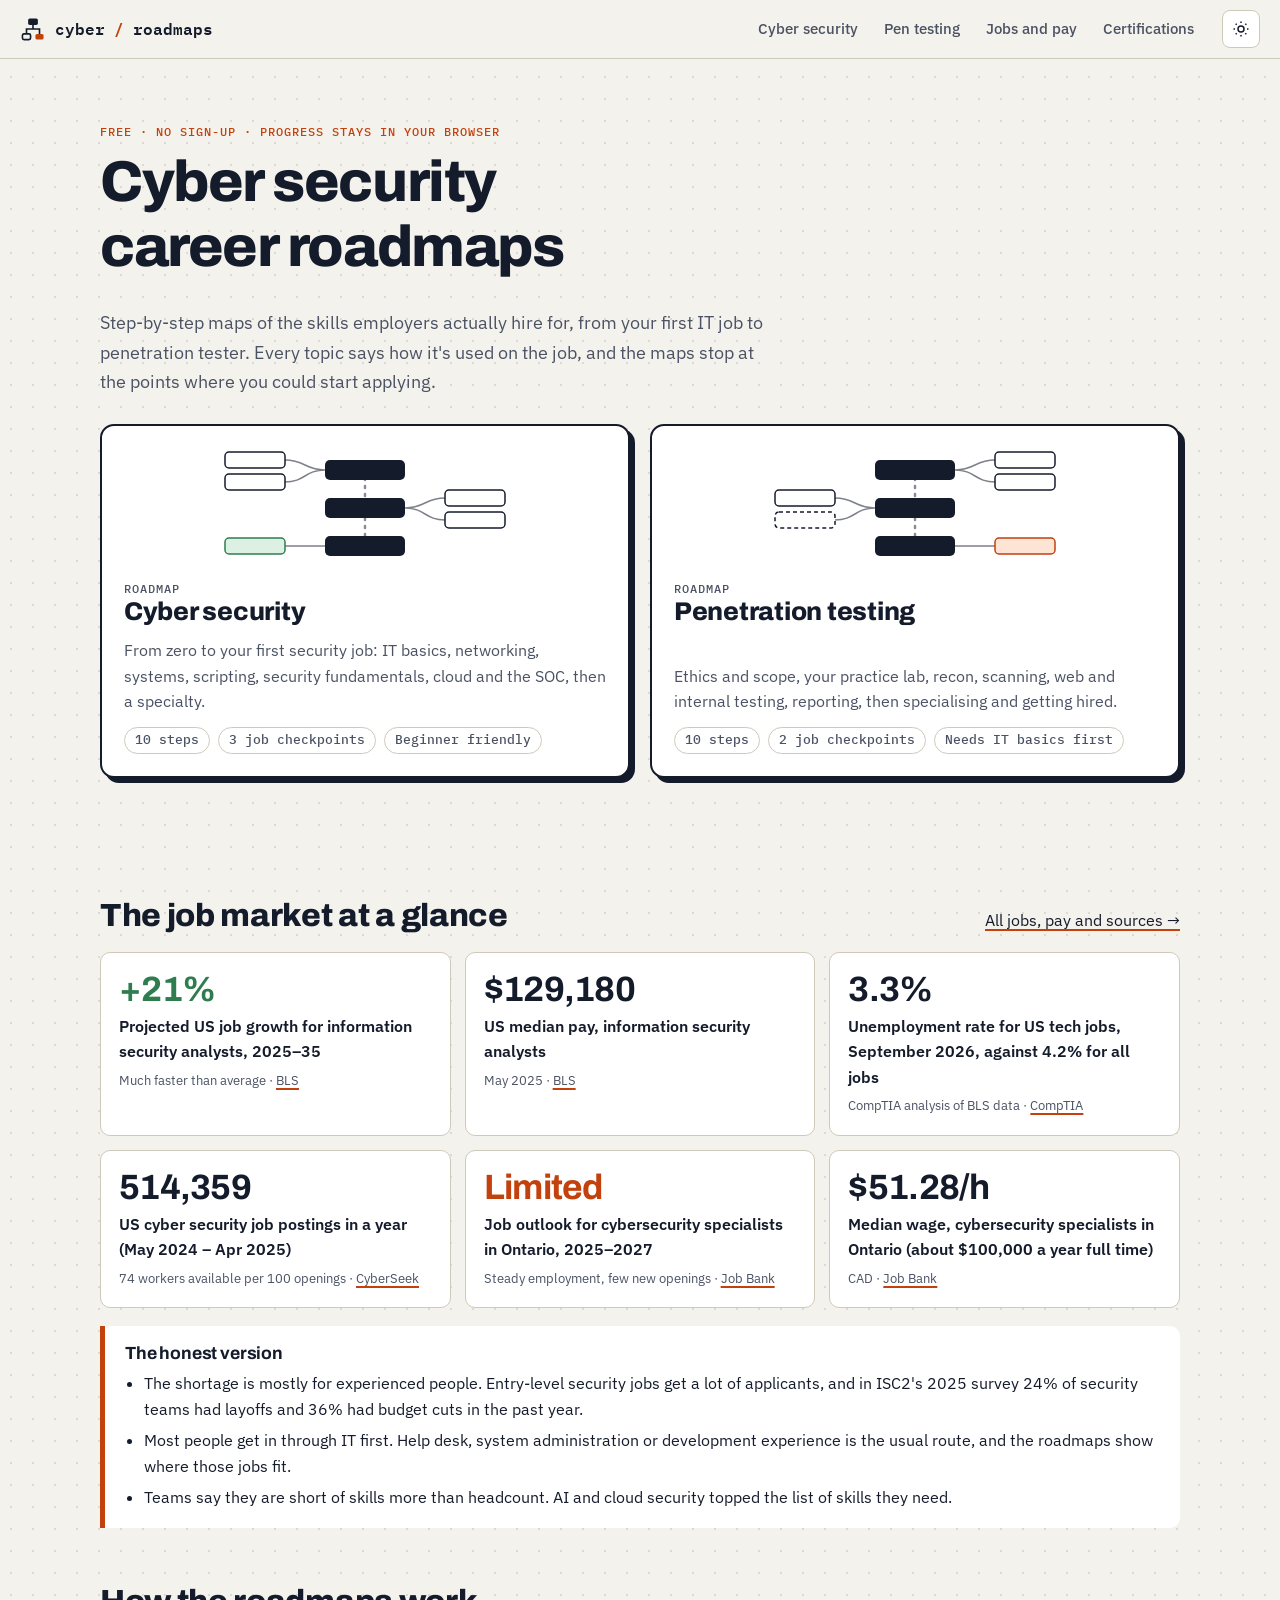
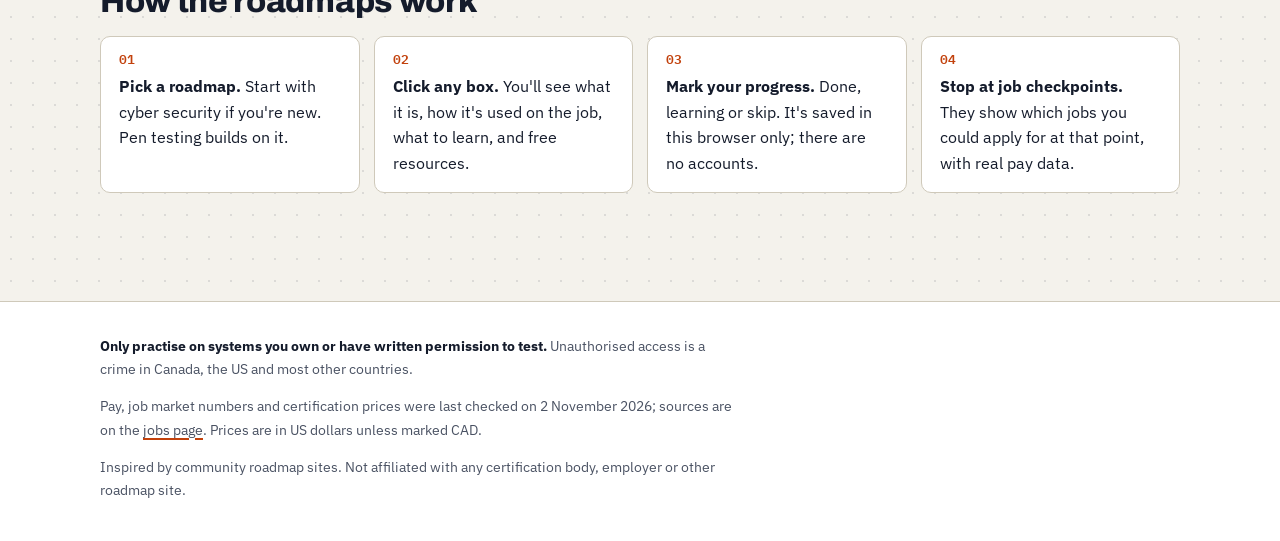
==== index.html @ 8894ae3d "Add cyber security and penetration testing career roadmap site" ====
<!doctype html>
<html lang="en">
<head>
<meta charset="utf-8">
<meta name="viewport" content="width=device-width, initial-scale=1">
<title>Cyber Security Career Roadmaps</title>
<meta name="description" content="Free, interactive roadmaps for a career in cyber security and penetration testing: the skills employers hire for, job checkpoints, real pay and job market data, and the certifications worth getting.">
<meta name="color-scheme" content="light dark">
<link rel="icon" href="data:image/svg+xml,%3Csvg xmlns='http://www.w3.org/2000/svg' viewBox='0 0 32 32'%3E%3Crect width='32' height='32' rx='6' fill='%23141b2b'/%3E%3Crect x='10' y='5' width='12' height='7' rx='2' fill='%23f4f2ec'/%3E%3Cpath d='M16 12v5M8 23v-6h16v6' fill='none' stroke='%23f4f2ec' stroke-width='2'/%3E%3Crect x='3' y='22' width='10' height='6' rx='2' fill='none' stroke='%23f4f2ec' stroke-width='2'/%3E%3Crect x='19' y='22' width='10' height='6' rx='2' fill='%23ff8a57'/%3E%3C/svg%3E">
<link rel="preconnect" href="https://fonts.googleapis.com">
<link rel="preconnect" href="https://fonts.gstatic.com" crossorigin>
<link rel="stylesheet" href="https://fonts.googleapis.com/css2?family=Archivo:wght@600;700;800&family=IBM+Plex+Mono:wght@400;500;600&family=IBM+Plex+Sans:ital,wght@0,400;0,500;0,600;1,400&display=swap">
<link rel="stylesheet" href="styles.css">
<script>try { var t = localStorage.getItem("cyber-roadmaps:theme"); if (t) document.documentElement.dataset.theme = t; } catch (e) {}</script>
</head>
<body>
<a class="skip" href="#main">Skip to content</a>

<header class="site-head">
  <a class="brand" href="index.html">
    <svg viewBox="0 0 32 32" aria-hidden="true"><rect x="10" y="3" width="12" height="8" rx="2" fill="currentColor"/><path d="M16 11v5M8 22v-6h16v6" fill="none" stroke="currentColor" stroke-width="2"/><rect x="3" y="22" width="10" height="7" rx="2" fill="none" stroke="currentColor" stroke-width="2"/><rect x="19" y="22" width="10" height="7" rx="2" style="fill: var(--accent)"/></svg>
    cyber<span>/</span>roadmaps
  </a>
  <nav class="site-nav" aria-label="Main">
    <a href="cyber-security.html">Cyber security</a>
    <a href="penetration-testing.html">Pen testing</a>
    <a href="jobs.html">Jobs and pay</a>
    <a href="certifications.html">Certifications</a>
  </nav>
  <button type="button" class="theme-toggle" id="theme-toggle" aria-label="Switch theme">
    <svg class="sun" viewBox="0 0 24 24" fill="none" stroke="currentColor" stroke-width="2" aria-hidden="true"><circle cx="12" cy="12" r="4"/><path d="M12 2v2M12 20v2M4.9 4.9l1.4 1.4M17.7 17.7l1.4 1.4M2 12h2M20 12h2M4.9 19.1l1.4-1.4M17.7 6.3l1.4-1.4"/></svg>
    <svg class="moon" viewBox="0 0 24 24" fill="none" stroke="currentColor" stroke-width="2" aria-hidden="true"><path d="M21 12.8A9 9 0 1 1 11.2 3a7 7 0 0 0 9.8 9.8z"/></svg>
  </button>
</header>

<main id="main">
  <section class="wrap hero">
    <p class="kicker">Free · no sign-up · progress stays in your browser</p>
    <h1>Cyber security career roadmaps</h1>
    <p class="lede">Step-by-step maps of the skills employers actually hire for, from your first IT job to penetration tester. Every topic says how it's used on the job, and the maps stop at the points where you could start applying.</p>

    <div class="road-cards">
      <a class="road-card" href="cyber-security.html">
        <svg class="mini" viewBox="0 0 320 120" aria-hidden="true">
          <path d="M160 14V106" stroke="currentColor" stroke-width="2.5" stroke-dasharray="2 6" stroke-linecap="round" opacity=".5"/>
          <path d="M120 22C100 22 100 12 80 12M120 22C100 22 100 34 80 34M200 60C220 60 220 50 240 50M200 60C220 60 220 72 240 72M120 98C100 98 100 98 80 98" fill="none" stroke="currentColor" stroke-width="1.5" opacity=".55"/>
          <rect x="120" y="12" width="80" height="20" rx="5" fill="currentColor"/>
          <rect x="120" y="50" width="80" height="20" rx="5" fill="currentColor"/>
          <rect x="120" y="88" width="80" height="20" rx="5" fill="currentColor"/>
          <rect x="20" y="4" width="60" height="16" rx="4" fill="none" stroke="currentColor" stroke-width="1.5"/>
          <rect x="20" y="26" width="60" height="16" rx="4" fill="none" stroke="currentColor" stroke-width="1.5"/>
          <rect x="240" y="42" width="60" height="16" rx="4" fill="none" stroke="currentColor" stroke-width="1.5"/>
          <rect x="240" y="64" width="60" height="16" rx="4" fill="none" stroke="currentColor" stroke-width="1.5"/>
          <rect x="20" y="90" width="60" height="16" rx="4" style="fill: var(--done-soft); stroke: var(--done)" stroke-width="1.5"/>
        </svg>
        <div>
          <p class="kicker">Roadmap</p>
          <h2>Cyber security</h2>
        </div>
        <p>From zero to your first security job: IT basics, networking, systems, scripting, security fundamentals, cloud and the SOC, then a specialty.</p>
        <div class="meta"><span>10 steps</span><span>3 job checkpoints</span><span>Beginner friendly</span></div>
      </a>

      <a class="road-card" href="penetration-testing.html">
        <svg class="mini" viewBox="0 0 320 120" aria-hidden="true">
          <path d="M160 14V106" stroke="currentColor" stroke-width="2.5" stroke-dasharray="2 6" stroke-linecap="round" opacity=".5"/>
          <path d="M200 22C220 22 220 12 240 12M200 22C220 22 220 34 240 34M120 60C100 60 100 50 80 50M120 60C100 60 100 72 80 72M200 98C220 98 220 98 240 98" fill="none" stroke="currentColor" stroke-width="1.5" opacity=".55"/>
          <rect x="120" y="12" width="80" height="20" rx="5" fill="currentColor"/>
          <rect x="120" y="50" width="80" height="20" rx="5" fill="currentColor"/>
          <rect x="120" y="88" width="80" height="20" rx="5" fill="currentColor"/>
          <rect x="240" y="4" width="60" height="16" rx="4" fill="none" stroke="currentColor" stroke-width="1.5"/>
          <rect x="240" y="26" width="60" height="16" rx="4" fill="none" stroke="currentColor" stroke-width="1.5"/>
          <rect x="20" y="42" width="60" height="16" rx="4" fill="none" stroke="currentColor" stroke-width="1.5"/>
          <rect x="20" y="64" width="60" height="16" rx="4" fill="none" stroke="currentColor" stroke-width="1.5" stroke-dasharray="4 3"/>
          <rect x="240" y="90" width="60" height="16" rx="4" style="fill: var(--accent-soft); stroke: var(--accent)" stroke-width="1.5"/>
        </svg>
        <div>
          <p class="kicker">Roadmap</p>
          <h2>Penetration testing</h2>
        </div>
        <p>Ethics and scope, your practice lab, recon, scanning, web and internal testing, reporting, then specialising and getting hired.</p>
        <div class="meta"><span>10 steps</span><span>2 job checkpoints</span><span>Needs IT basics first</span></div>
      </a>
    </div>
  </section>

  <section class="wrap section" aria-labelledby="market-title">
    <div class="section-head">
      <h2 id="market-title">The job market at a glance</h2>
      <a href="jobs.html">All jobs, pay and sources →</a>
    </div>
    <div class="stats">
      <div class="stat">
        <span class="num good">+21%</span>
        <span class="label">Projected US job growth for information security analysts, 2025–35</span>
        <span class="src">Much faster than average · <a href="https://www.bls.gov/ooh/computer-and-information-technology/information-security-analysts.htm">BLS</a></span>
      </div>
      <div class="stat">
        <span class="num">$129,180</span>
        <span class="label">US median pay, information security analysts</span>
        <span class="src">May 2025 · <a href="https://www.bls.gov/ooh/computer-and-information-technology/information-security-analysts.htm">BLS</a></span>
      </div>
      <div class="stat">
        <span class="num">3.3%</span>
        <span class="label">Unemployment rate for US tech jobs, September 2026, against 4.2% for all jobs</span>
        <span class="src">CompTIA analysis of BLS data · <a href="https://www.comptia.org/en-us/about-us/news/press-releases/Employer-demand-for-tech-talent-reaches-three-year-high-CompTIA-analysis-finds/">CompTIA</a></span>
      </div>
      <div class="stat">
        <span class="num">514,359</span>
        <span class="label">US cyber security job postings in a year (May 2024 – Apr 2025)</span>
        <span class="src">74 workers available per 100 openings · <a href="https://www.cyberseek.org/docs/06-02-2025_CyberSeek_June_2025.pdf">CyberSeek</a></span>
      </div>
      <div class="stat">
        <span class="num warn">Limited</span>
        <span class="label">Job outlook for cybersecurity specialists in Ontario, 2025–2027</span>
        <span class="src">Steady employment, few new openings · <a href="https://www.jobbank.gc.ca/marketreport/outlook-occupation/297999/ON">Job Bank</a></span>
      </div>
      <div class="stat">
        <span class="num">$51.28/h</span>
        <span class="label">Median wage, cybersecurity specialists in Ontario (about $100,000 a year full time)</span>
        <span class="src">CAD · <a href="https://www.jobbank.gc.ca/marketreport/wages-occupation/297999/ON">Job Bank</a></span>
      </div>
    </div>

    <div class="honest">
      <h3>The honest version</h3>
      <ul>
        <li>The shortage is mostly for experienced people. Entry-level security jobs get a lot of applicants, and in ISC2's 2025 survey 24% of security teams had layoffs and 36% had budget cuts in the past year.</li>
        <li>Most people get in through IT first. Help desk, system administration or development experience is the usual route, and the roadmaps show where those jobs fit.</li>
        <li>Teams say they are short of skills more than headcount. AI and cloud security topped the list of skills they need.</li>
      </ul>
    </div>
  </section>

  <section class="wrap section" aria-labelledby="how-title">
    <h2 id="how-title">How the roadmaps work</h2>
    <ol class="how">
      <li><b>Pick a roadmap.</b> Start with cyber security if you're new. Pen testing builds on it.</li>
      <li><b>Click any box.</b> You'll see what it is, how it's used on the job, what to learn, and free resources.</li>
      <li><b>Mark your progress.</b> Done, learning or skip. It's saved in this browser only; there are no accounts.</li>
      <li><b>Stop at job checkpoints.</b> They show which jobs you could apply for at that point, with real pay data.</li>
    </ol>
  </section>
</main>

<footer class="site-foot">
  <div class="wrap">
    <p><strong>Only practise on systems you own or have written permission to test.</strong> Unauthorised access is a crime in Canada, the US and most other countries.</p>
    <p>Pay, job market numbers and certification prices were last checked on 2 November 2026; sources are on the <a href="jobs.html#sources">jobs page</a>. Prices are in US dollars unless marked CAD.</p>
    <p>Inspired by community roadmap sites. Not affiliated with any certification body, employer or other roadmap site.</p>
  </div>
</footer>

<script src="app.js"></script>
</body>
</html>
---- styles.css ----
/* ---------- Tokens ---------- */

:root {
  --bg: #f4f2ec;
  --dot: rgba(20, 27, 43, 0.11);
  --surface: #ffffff;
  --surface-2: #ebe7dc;
  --ink: #141b2b;
  --ink-2: #4a5263;
  --line: #cfc9ba;
  --wire: #7b8191;
  --accent: #c2410c;
  --accent-soft: #fde4d4;
  --teal: #0f766e;
  --teal-soft: #d5efeb;
  --main-bg: #141b2b;
  --main-ink: #f8f6f0;
  --done: #2f7d4f;
  --done-soft: #dcf1e3;
  --learn: #a5640b;
  --learn-soft: #fbedd2;
  --focus: #2457d6;
  --shadow: 0 1px 0 rgba(20, 27, 43, 0.08), 0 8px 24px -12px rgba(20, 27, 43, 0.25);
  --radius: 10px;
  --font-head: "Archivo", "Helvetica Neue", Arial, sans-serif;
  --font-body: "IBM Plex Sans", "Segoe UI", system-ui, sans-serif;
  --font-mono: "IBM Plex Mono", ui-monospace, "Cascadia Mono", Consolas, monospace;
  color-scheme: light;
}

@media (prefers-color-scheme: dark) {
  :root:not([data-theme="light"]) {
    --bg: #0e131d;
    --dot: rgba(200, 212, 235, 0.09);
    --surface: #161d2a;
    --surface-2: #1e2738;
    --ink: #e9ecf2;
    --ink-2: #a5aec0;
    --line: #2e394c;
    --wire: #6f7b94;
    --accent: #ff8a57;
    --accent-soft: #3a2015;
    --teal: #4fd1c0;
    --teal-soft: #13332f;
    --main-bg: #f1ede2;
    --main-ink: #121826;
    --done: #5ccf8c;
    --done-soft: #15301f;
    --learn: #f5b45a;
    --learn-soft: #382a12;
    --focus: #86a8ff;
    --shadow: 0 1px 0 rgba(0, 0, 0, 0.4), 0 10px 28px -14px rgba(0, 0, 0, 0.7);
    color-scheme: dark;
  }
}

:root[data-theme="dark"] {
  --bg: #0e131d;
  --dot: rgba(200, 212, 235, 0.09);
  --surface: #161d2a;
  --surface-2: #1e2738;
  --ink: #e9ecf2;
  --ink-2: #a5aec0;
  --line: #2e394c;
  --wire: #6f7b94;
  --accent: #ff8a57;
  --accent-soft: #3a2015;
  --teal: #4fd1c0;
  --teal-soft: #13332f;
  --main-bg: #f1ede2;
  --main-ink: #121826;
  --done: #5ccf8c;
  --done-soft: #15301f;
  --learn: #f5b45a;
  --learn-soft: #382a12;
  --focus: #86a8ff;
  --shadow: 0 1px 0 rgba(0, 0, 0, 0.4), 0 10px 28px -14px rgba(0, 0, 0, 0.7);
  color-scheme: dark;
}

/* ---------- Base ---------- */

*, *::before, *::after { box-sizing: border-box; }

html { -webkit-text-size-adjust: 100%; }

[hidden] { display: none !important; }

[id] { scroll-margin-top: 84px; }

body {
  margin: 0;
  background-color: var(--bg);
  background-image: radial-gradient(var(--dot) 1px, transparent 1.2px);
  background-size: 22px 22px;
  color: var(--ink);
  font: 400 1rem/1.6 var(--font-body);
  overflow-x: hidden;
}

h1, h2, h3 {
  font-family: var(--font-head);
  line-height: 1.12;
  letter-spacing: -0.01em;
  margin: 0 0 0.5em;
}

h1 { font-size: clamp(2.1rem, 5vw, 3.6rem); font-weight: 800; letter-spacing: -0.025em; }
h2 { font-size: clamp(1.45rem, 3vw, 2rem); font-weight: 800; }
h3 { font-size: 1.1rem; font-weight: 700; }

p { margin: 0 0 1em; }

a { color: inherit; text-decoration-color: var(--accent); text-underline-offset: 3px; text-decoration-thickness: 2px; }
a:hover { color: var(--accent); }

:focus-visible { outline: 3px solid var(--focus); outline-offset: 2px; }

.skip {
  position: absolute; left: 16px; top: -60px; z-index: 50;
  background: var(--ink); color: var(--bg); padding: 8px 14px; border-radius: 6px;
}
.skip:focus { top: 12px; }

.wrap { max-width: 1120px; margin: 0 auto; padding: 0 20px; }

.kicker {
  font: 500 0.78rem/1.4 var(--font-mono);
  letter-spacing: 0.08em;
  text-transform: uppercase;
  color: var(--accent);
  margin: 0 0 0.8em;
}

.lede { font-size: 1.15rem; color: var(--ink-2); max-width: 62ch; }

.muted { color: var(--ink-2); }

.sr-only {
  position: absolute; width: 1px; height: 1px; padding: 0; margin: -1px;
  overflow: hidden; clip: rect(0 0 0 0); white-space: nowrap; border: 0;
}
.small { font-size: 0.88rem; }

.button {
  display: inline-flex; align-items: center; gap: 0.5em;
  background: var(--ink); color: var(--bg);
  border: 2px solid var(--ink); border-radius: 8px;
  padding: 0.6em 1.05em;
  font: 600 0.98rem/1.2 var(--font-body);
  text-decoration: none; cursor: pointer;
}
.button:hover { background: var(--accent); border-color: var(--accent); color: #fff; }
.button.quiet { background: transparent; color: var(--ink); }
.button.quiet:hover { background: var(--surface-2); color: var(--ink); border-color: var(--ink); }

/* ---------- Site header and footer ---------- */

.site-head {
  position: sticky; top: 0; z-index: 30;
  display: flex; align-items: center; gap: 18px; flex-wrap: wrap;
  padding: 10px 20px;
  background: color-mix(in srgb, var(--bg) 88%, transparent);
  backdrop-filter: blur(8px);
  border-bottom: 1px solid var(--line);
}

.brand {
  display: inline-flex; align-items: center; gap: 9px;
  font: 600 1rem/1 var(--font-mono);
  text-decoration: none; color: var(--ink);
  margin-right: auto;
}
.brand span { color: var(--accent); }
.brand svg { width: 26px; height: 26px; flex: none; }

.site-nav { display: flex; flex-wrap: wrap; gap: 4px 6px; }
.site-nav a {
  font-size: 0.93rem; font-weight: 500;
  text-decoration: none; padding: 6px 10px; border-radius: 6px; color: var(--ink-2);
}
.site-nav a:hover { color: var(--ink); background: var(--surface-2); }
.site-nav a[aria-current="page"] { color: var(--ink); background: var(--surface); box-shadow: inset 0 0 0 1.5px var(--ink); }

.theme-toggle {
  width: 38px; height: 38px; border-radius: 8px;
  border: 1.5px solid var(--line); background: var(--surface); color: var(--ink);
  display: grid; place-items: center; cursor: pointer;
}
.theme-toggle:hover { border-color: var(--ink); }
.theme-toggle svg { width: 18px; height: 18px; }
.theme-toggle .moon { display: none; }
:root[data-theme="dark"] .theme-toggle .sun { display: none; }
:root[data-theme="dark"] .theme-toggle .moon { display: block; }
@media (prefers-color-scheme: dark) {
  :root:not([data-theme="light"]) .theme-toggle .sun { display: none; }
  :root:not([data-theme="light"]) .theme-toggle .moon { display: block; }
}

.site-foot {
  margin-top: 80px;
  border-top: 1px solid var(--line);
  background: var(--surface);
  padding: 32px 0 40px;
  font-size: 0.9rem; color: var(--ink-2);
}
.site-foot .wrap { display: grid; gap: 14px; }
.site-foot p { margin: 0; max-width: 80ch; }
.site-foot strong { color: var(--ink); }

/* ---------- Home ---------- */

.hero { padding-block: 64px 36px; }
.hero h1 { max-width: 15ch; }
.hero .lede { margin-bottom: 1.5em; }

.road-cards { display: grid; grid-template-columns: repeat(auto-fit, minmax(300px, 1fr)); gap: 20px; margin: 10px 0 56px; }

.road-card {
  position: relative;
  display: grid; grid-template-rows: auto 1fr auto; gap: 12px;
  background: var(--surface);
  border: 2px solid var(--ink);
  border-radius: 14px;
  padding: 22px;
  text-decoration: none; color: var(--ink);
  box-shadow: 5px 5px 0 var(--ink);
  transition: transform 0.15s ease, box-shadow 0.15s ease;
}
.road-card:hover { color: var(--ink); transform: translate(-2px, -2px); box-shadow: 7px 7px 0 var(--accent); }
.road-card h2 { margin: 0; font-size: 1.6rem; }
.road-card p { margin: 0; color: var(--ink-2); }
.road-card .mini { width: 100%; height: 120px; display: block; }
.road-card .meta { display: flex; flex-wrap: wrap; gap: 8px; font: 500 0.8rem/1 var(--font-mono); color: var(--ink-2); }
.road-card .meta span { border: 1px solid var(--line); border-radius: 99px; padding: 6px 10px; }
.road-card .go { font-weight: 600; color: var(--accent); }

.section { padding-block: 28px; }
.section-head { display: flex; flex-wrap: wrap; align-items: end; justify-content: space-between; gap: 10px 24px; margin-bottom: 18px; }
.section-head h2 { margin: 0; }

.stats { display: grid; grid-template-columns: repeat(3, minmax(0, 1fr)); gap: 14px; }
.stats.four { grid-template-columns: repeat(4, minmax(0, 1fr)); }
@media (max-width: 860px) { .stats, .stats.four { grid-template-columns: repeat(2, minmax(0, 1fr)); } }
@media (max-width: 520px) { .stats, .stats.four { grid-template-columns: 1fr; } }
.stat {
  background: var(--surface); border: 1px solid var(--line); border-radius: var(--radius);
  padding: 18px; display: grid; gap: 6px; align-content: start;
}
.stat .num { font: 700 clamp(1.7rem, 3.4vw, 2.2rem)/1.05 var(--font-head); letter-spacing: -0.02em; }
.stat .num.good { color: var(--done); }
.stat .num.warn { color: var(--accent); }
.stat .label { font-weight: 600; }
.stat .src { font-size: 0.8rem; color: var(--ink-2); }
.stat .src a { color: var(--ink-2); }

.honest {
  margin-top: 18px;
  background: var(--surface); border-left: 5px solid var(--accent);
  border-radius: 0 var(--radius) var(--radius) 0;
  padding: 18px 20px;
}
.honest h3 { margin-bottom: 0.4em; }
.honest p:last-child, .honest ul:last-child { margin-bottom: 0; }
.honest ul { margin: 0; padding-left: 1.2em; }
.honest li + li { margin-top: 0.35em; }

.how { display: grid; grid-template-columns: repeat(auto-fit, minmax(230px, 1fr)); gap: 14px; counter-reset: how; }
.how li { list-style: none; background: var(--surface); border: 1px solid var(--line); border-radius: var(--radius); padding: 16px 18px; }
.how li::before {
  counter-increment: how; content: "0" counter(how);
  display: block; font: 600 0.8rem/1 var(--font-mono); color: var(--accent); margin-bottom: 8px;
}
.how { padding: 0; margin: 0; }

/* ---------- Roadmap page ---------- */

.rm-head { padding-block: 44px 10px; }
.rm-head h1 { margin-bottom: 0.25em; }

.rm-bar {
  display: flex; flex-wrap: wrap; align-items: center; gap: 12px 18px;
  margin: 18px 0 8px;
}
.progress { display: flex; align-items: center; gap: 12px; flex: 1 1 320px; }
.progress-text { margin: 0; font: 500 0.9rem/1.3 var(--font-mono); white-space: nowrap; }
.progress-track { flex: 1; height: 10px; background: var(--surface-2); border-radius: 99px; overflow: hidden; border: 1px solid var(--line); }
.progress-fill { display: block; height: 100%; width: 0; background: var(--done); transition: width 0.3s ease; }

.legend { display: flex; flex-wrap: wrap; gap: 8px 16px; list-style: none; padding: 0; margin: 12px 0 0; font-size: 0.86rem; color: var(--ink-2); }
.legend li { display: inline-flex; align-items: center; gap: 7px; }
.sw { width: 26px; height: 14px; border-radius: 4px; border: 1.5px solid var(--ink); background: var(--surface); flex: none; position: relative; }
.sw.main { background: var(--main-bg); border-color: var(--main-bg); }
.sw.core::after, .sw.useful::after { content: ""; position: absolute; right: 3px; top: 3px; width: 6px; height: 6px; border-radius: 50%; background: var(--accent); }
.sw.useful::after { background: var(--teal); }
.sw.later { border-style: dashed; border-color: var(--wire); }
.sw.link { border-color: var(--teal); background: var(--teal-soft); }
.sw.cp { border-radius: 99px; background: var(--accent-soft); border-color: var(--accent); }
.sw.done { background: var(--done-soft); border-color: var(--done); }
.sw.learning { background: var(--learn-soft); border-color: var(--learn); }

.rm-note { font-size: 0.9rem; color: var(--ink-2); margin-top: 10px; }

.rm { position: relative; margin: 30px auto 0; max-width: 1180px; padding: 0 20px; }
.rm-wires { position: absolute; left: 0; top: 0; pointer-events: none; overflow: visible; }
.rm-wires path { fill: none; stroke: var(--wire); stroke-width: 1.6; }
.rm-wires path.spine { stroke: var(--ink); stroke-width: 3; stroke-dasharray: 2 7; stroke-linecap: round; opacity: 0.55; }
.rm-wires path.later { stroke-dasharray: 5 5; }

.rm-list { list-style: none; margin: 0; padding: 0; position: relative; }

.rm-step {
  display: grid;
  grid-template-columns: minmax(0, 1fr) minmax(220px, 300px) minmax(0, 1fr);
  grid-template-areas: "left center right";
  align-items: center;
  column-gap: 64px;
  padding: 26px 0;
}
.rm-center { grid-area: center; display: grid; justify-items: center; gap: 6px; position: relative; z-index: 1; }
.rm-left { grid-area: left; }
.rm-right { grid-area: right; }
.rm-side ul { list-style: none; margin: 0; padding: 0; display: grid; gap: 10px; }
.rm-left ul { justify-items: end; }
.rm-right ul { justify-items: start; }

.rm-num {
  font: 600 0.75rem/1 var(--font-mono); color: var(--ink-2);
  background: var(--bg); padding: 3px 8px; border-radius: 99px; border: 1px solid var(--line);
}

.node {
  position: relative; z-index: 1;
  display: inline-flex; align-items: center; gap: 10px;
  font: 500 0.95rem/1.25 var(--font-body);
  color: var(--ink);
  background: var(--surface);
  border: 1.5px solid var(--ink);
  border-radius: 8px;
  padding: 9px 14px;
  text-align: left; text-decoration: none;
  cursor: pointer;
  max-width: 100%;
  transition: transform 0.12s ease, box-shadow 0.12s ease, background 0.12s;
}
.node:hover { transform: translateY(-1px); box-shadow: 3px 3px 0 var(--accent); color: var(--ink); }
.node .dot { width: 8px; height: 8px; border-radius: 50%; flex: none; background: var(--accent); }
.node.useful .dot { background: var(--teal); }
.node.later { border-style: dashed; border-color: var(--wire); color: var(--ink-2); }
.node.later .dot { background: transparent; border: 1.5px solid var(--wire); }

.node.main {
  width: 100%; justify-content: center; text-align: center;
  background: var(--main-bg); color: var(--main-ink); border-color: var(--main-bg);
  font: 700 1.08rem/1.2 var(--font-head);
  padding: 15px 18px; border-radius: 10px;
  box-shadow: var(--shadow);
}
.node.main:hover { color: var(--main-ink); box-shadow: 4px 4px 0 var(--accent); }

.node.link { border-color: var(--teal); background: var(--teal-soft); font-weight: 600; }
.node.link .arrow { font-family: var(--font-mono); }

.node .tick {
  display: none; width: 18px; height: 18px; flex: none; border-radius: 50%;
  background: var(--done); color: var(--surface);
  font: 700 0.72rem/18px var(--font-mono); text-align: center;
}
.node[data-status="done"] { background: var(--done-soft); border-color: var(--done); border-style: solid; }
.node[data-status="done"] .label { text-decoration: line-through; text-decoration-thickness: 1.5px; text-decoration-color: var(--done); }
.node[data-status="done"] .tick { display: inline-block; }
.node[data-status="done"] .dot { display: none; }
.node.main[data-status="done"] { background: var(--done); border-color: var(--done); color: #fff; }
.node.main[data-status="done"] .label { text-decoration-color: rgba(255, 255, 255, 0.7); }
.node.main[data-status="done"] .tick { background: #fff; color: var(--done); }
.node[data-status="learning"] { background: var(--learn-soft); border-color: var(--learn); box-shadow: inset 4px 0 0 var(--learn); }
.node.main[data-status="learning"] { box-shadow: inset 0 -5px 0 var(--learn), var(--shadow); background: var(--main-bg); }
.node[data-status="skip"] { opacity: 0.45; }

.rm-cp { display: flex; justify-content: center; padding: 8px 0; position: relative; z-index: 1; }
.cp-node {
  display: inline-flex; align-items: center; gap: 10px;
  background: var(--accent-soft); color: var(--ink);
  border: 1.5px solid var(--accent); border-radius: 99px;
  padding: 8px 16px 8px 10px;
  font: 600 0.9rem/1.25 var(--font-body);
  cursor: pointer; max-width: min(100%, 520px); text-align: left;
}
.cp-node:hover { box-shadow: 3px 3px 0 var(--accent); }
.cp-node .cp-tag {
  font: 600 0.68rem/1 var(--font-mono); letter-spacing: 0.06em; text-transform: uppercase;
  background: var(--accent); color: #fff; border-radius: 99px; padding: 5px 8px; flex: none;
}
:root[data-theme="dark"] .cp-node .cp-tag { color: #1a0f08; }
@media (prefers-color-scheme: dark) { :root:not([data-theme="light"]) .cp-node .cp-tag { color: #1a0f08; } }

.rm-end { text-align: center; padding: 20px 0 0; position: relative; z-index: 1; }
.rm-end p { display: inline-block; background: var(--surface); border: 1px solid var(--line); border-radius: var(--radius); padding: 14px 18px; margin: 0; max-width: 60ch; }

@media (max-width: 860px) {
  .rm { padding: 0 16px; }
  .rm-wires { display: none; }
  .rm-list::before {
    content: ""; position: absolute; left: 13px; top: 10px; bottom: 10px;
    border-left: 3px dotted color-mix(in srgb, var(--ink) 45%, transparent);
  }
  .rm-step {
    grid-template-columns: 1fr;
    grid-template-areas: "center" "left" "right";
    row-gap: 10px; padding: 18px 0 18px 34px;
  }
  .rm-center { justify-items: start; }
  .rm-num {
    position: absolute; left: -34px; top: 13px;
    width: 28px; height: 28px; padding: 0; display: grid; place-items: center;
  }
  .rm-num-word { display: none; }
  .node.main { justify-content: flex-start; text-align: left; }
  .rm-side ul, .rm-left ul, .rm-right ul { justify-items: start; padding-left: 14px; border-left: 2px solid var(--line); gap: 8px; }
  .rm-cp { justify-content: flex-start; padding-left: 34px; }
  .rm-end { text-align: left; padding-left: 34px; }
}

/* ---------- Drawer ---------- */

.drawer-backdrop {
  position: fixed; inset: 0; z-index: 40;
  background: rgba(10, 14, 22, 0.42);
  opacity: 0; transition: opacity 0.2s ease;
}
.drawer-backdrop.open { opacity: 1; }

.drawer {
  position: fixed; top: 0; right: 0; bottom: 0; z-index: 41;
  width: min(480px, 100%);
  background: var(--surface);
  border-left: 2px solid var(--ink);
  box-shadow: -18px 0 40px -20px rgba(0, 0, 0, 0.45);
  display: flex; flex-direction: column;
  transform: translateX(100%); transition: transform 0.22s ease;
}
.drawer.open { transform: translateX(0); }

.drawer-top { display: flex; align-items: center; justify-content: space-between; gap: 12px; padding: 14px 18px; border-bottom: 1px solid var(--line); }
.drawer-top .kicker { margin: 0; }
.icon-btn {
  width: 36px; height: 36px; border-radius: 8px; flex: none;
  border: 1.5px solid var(--line); background: var(--surface); color: var(--ink);
  font: 400 1.4rem/1 var(--font-body); cursor: pointer; display: grid; place-items: center;
}
.icon-btn:hover { border-color: var(--ink); }

.drawer-scroll { overflow-y: auto; padding: 20px 22px 26px; flex: 1; }
.drawer-scroll h2 { font-size: 1.6rem; outline: none; }
.drawer-scroll h3 { font-size: 0.8rem; font-family: var(--font-mono); text-transform: uppercase; letter-spacing: 0.08em; color: var(--ink-2); margin: 1.6em 0 0.6em; }
.drawer-scroll ul { padding-left: 1.2em; margin: 0; }
.drawer-scroll li + li { margin-top: 0.35em; }

.badge {
  display: inline-block; font: 600 0.72rem/1 var(--font-mono); text-transform: uppercase; letter-spacing: 0.06em;
  padding: 5px 8px; border-radius: 99px; border: 1px solid currentColor; margin-bottom: 12px;
}
.badge.core { color: var(--accent); }
.badge.useful { color: var(--teal); }
.badge.later { color: var(--ink-2); }
.badge.main { color: var(--ink); }

.on-job {
  background: var(--surface-2); border-radius: var(--radius); padding: 14px 16px; margin-top: 4px;
}
.on-job strong { display: block; font: 600 0.75rem/1.2 var(--font-mono); text-transform: uppercase; letter-spacing: 0.08em; color: var(--accent); margin-bottom: 6px; }
.on-job p { margin: 0; }

.res-list { list-style: none; padding: 0 !important; display: grid; gap: 8px; }
.res-list li + li { margin-top: 0 !important; }
.res-list a {
  display: flex; align-items: center; justify-content: space-between; gap: 10px;
  border: 1px solid var(--line); border-radius: 8px; padding: 10px 12px; text-decoration: none;
}
.res-list a:hover { border-color: var(--ink); color: var(--ink); }
.res-list .host { display: block; font: 400 0.78rem/1.3 var(--font-mono); color: var(--ink-2); }
.tag {
  flex: none; font: 600 0.7rem/1 var(--font-mono); text-transform: uppercase; letter-spacing: 0.05em;
  padding: 4px 7px; border-radius: 5px; background: var(--teal-soft); color: var(--teal);
}
.tag.paid { background: var(--accent-soft); color: var(--accent); }
.tag.mixed { background: var(--surface-2); color: var(--ink-2); }

.chips { display: flex; flex-wrap: wrap; gap: 8px; list-style: none; padding: 0 !important; }
.chips li + li { margin-top: 0 !important; }
.chips a, .chips button {
  display: inline-flex; align-items: center; gap: 6px;
  border: 1.5px solid var(--ink); border-radius: 99px; padding: 5px 11px;
  font: 500 0.85rem/1.2 var(--font-body); text-decoration: none; background: var(--surface); color: var(--ink); cursor: pointer;
}
.chips a:hover, .chips button:hover { border-color: var(--accent); color: var(--accent); }
.chips button[data-status="done"] { background: var(--done-soft); border-color: var(--done); }
.chips button[data-status="learning"] { background: var(--learn-soft); border-color: var(--learn); }

.job-list { list-style: none; padding: 0 !important; display: grid; gap: 10px; }
.job-list li + li { margin-top: 0 !important; }
.job-list li { border: 1px solid var(--line); border-radius: 8px; padding: 12px 14px; }
.job-list b { display: block; }
.job-list .pay { font: 500 0.88rem/1.4 var(--font-mono); color: var(--done); }

.drawer-foot { border-top: 1px solid var(--line); padding: 14px 18px; display: grid; gap: 12px; background: var(--surface); }
.status-row { display: grid; grid-template-columns: repeat(4, 1fr); gap: 6px; }
.status-row button {
  border: 1.5px solid var(--line); background: var(--surface); color: var(--ink);
  border-radius: 8px; padding: 9px 4px; font: 600 0.86rem/1.1 var(--font-body); cursor: pointer;
}
.status-row button:hover { border-color: var(--ink); }
.status-row button[aria-pressed="true"][data-set="done"] { background: var(--done); border-color: var(--done); color: #fff; }
.status-row button[aria-pressed="true"][data-set="learning"] { background: var(--learn); border-color: var(--learn); color: #1d1405; }
.status-row button[aria-pressed="true"][data-set="skip"] { background: var(--ink-2); border-color: var(--ink-2); color: var(--surface); }
.status-row[hidden] { display: none; }
.step-row { display: flex; justify-content: space-between; gap: 8px; }
.step-row button { flex: 1; }

/* ---------- Jobs page ---------- */

.ladder { list-style: none; padding: 0; margin: 0; display: grid; grid-template-columns: repeat(4, 1fr); gap: 0; }
.ladder li {
  position: relative; background: var(--surface); border: 1.5px solid var(--ink); border-radius: var(--radius);
  padding: 16px; margin-right: 26px;
}
.ladder li:last-child { margin-right: 0; }
.ladder li:not(:last-child)::after {
  content: "→"; position: absolute; right: -24px; top: 50%; transform: translateY(-50%);
  font: 700 1.1rem/1 var(--font-mono); color: var(--accent);
}
.ladder .yrs { font: 500 0.78rem/1.2 var(--font-mono); color: var(--ink-2); display: block; margin-bottom: 6px; }
.ladder b { display: block; font-family: var(--font-head); font-size: 1.05rem; margin-bottom: 4px; }
.ladder p { margin: 0; font-size: 0.9rem; color: var(--ink-2); }

@media (max-width: 860px) {
  .ladder { grid-template-columns: 1fr; gap: 26px; }
  .ladder li { margin-right: 0; }
  .ladder li:not(:last-child)::after { content: "↓"; right: auto; left: 22px; top: auto; bottom: -24px; transform: none; }
}

.jobs-grid { display: grid; grid-template-columns: repeat(auto-fill, minmax(320px, 1fr)); gap: 16px; }
.job-card {
  background: var(--surface); border: 1px solid var(--line); border-radius: 12px;
  padding: 20px; display: grid; gap: 10px; align-content: start;
  scroll-margin-top: 90px;
}
.job-card:target { border-color: var(--accent); box-shadow: 0 0 0 3px var(--accent-soft); }
.job-card h3 { margin: 0; font-size: 1.25rem; }
.job-card .lvl { font: 600 0.72rem/1 var(--font-mono); text-transform: uppercase; letter-spacing: 0.06em; color: var(--ink-2); }
.job-card .lvl.entry { color: var(--done); }
.job-card .lvl.mid { color: var(--learn); }
.job-card .lvl.senior { color: var(--accent); }
.job-card p { margin: 0; }
.job-card dl { margin: 0; display: grid; gap: 8px; }
.job-card dt { font: 600 0.72rem/1.2 var(--font-mono); text-transform: uppercase; letter-spacing: 0.06em; color: var(--ink-2); }
.job-card dd { margin: 2px 0 0; font-size: 0.93rem; }
.job-card .pay { font: 600 0.95rem/1.35 var(--font-mono); color: var(--done); }
.job-card .pay small { display: block; font: 400 0.78rem/1.4 var(--font-body); color: var(--ink-2); }

.split { display: grid; grid-template-columns: repeat(auto-fit, minmax(300px, 1fr)); gap: 16px; }
.panel { background: var(--surface); border: 1px solid var(--line); border-radius: 12px; padding: 20px; }
.panel h3 { margin-bottom: 0.7em; }
.panel table { width: 100%; border-collapse: collapse; font-size: 0.93rem; }
.panel th, .panel td { text-align: left; padding: 8px 6px; border-bottom: 1px solid var(--line); vertical-align: top; }
.panel th { font: 600 0.74rem/1.2 var(--font-mono); text-transform: uppercase; letter-spacing: 0.05em; color: var(--ink-2); }
.panel td.n { font-family: var(--font-mono); white-space: nowrap; }
.panel tr:last-child td { border-bottom: 0; }

.sources { font-size: 0.88rem; color: var(--ink-2); padding-left: 1.2em; }
.sources li + li { margin-top: 0.3em; }

/* ---------- Certifications page ---------- */

.filters { display: flex; flex-wrap: wrap; gap: 14px 22px; align-items: center; margin: 8px 0 20px; }
.filters fieldset { border: 0; padding: 0; margin: 0; display: flex; flex-wrap: wrap; gap: 6px; align-items: center; }
.filters legend { float: left; margin-right: 8px; font: 600 0.75rem/2.2 var(--font-mono); text-transform: uppercase; letter-spacing: 0.06em; color: var(--ink-2); }
.filters button {
  border: 1.5px solid var(--line); background: var(--surface); color: var(--ink);
  border-radius: 99px; padding: 6px 12px; font: 500 0.88rem/1.1 var(--font-body); cursor: pointer;
}
.filters button:hover { border-color: var(--ink); }
.filters button[aria-pressed="true"] { background: var(--ink); color: var(--bg); border-color: var(--ink); }
.filter-count { font: 500 0.85rem/1 var(--font-mono); color: var(--ink-2); margin: 0; }

.cert-ladder { list-style: none; padding: 0; margin: 0 0 8px; display: grid; grid-template-columns: repeat(5, 1fr); gap: 10px; counter-reset: rung; }
.cert-ladder li { background: var(--surface); border: 1.5px solid var(--ink); border-radius: var(--radius); padding: 14px; position: relative; }
.cert-ladder li::before { counter-increment: rung; content: "Step " counter(rung); display: block; font: 600 0.72rem/1 var(--font-mono); color: var(--accent); margin-bottom: 8px; text-transform: uppercase; letter-spacing: 0.06em; }
.cert-ladder b { display: block; font-family: var(--font-head); margin-bottom: 4px; }
.cert-ladder p { margin: 0; font-size: 0.86rem; color: var(--ink-2); }
@media (max-width: 860px) { .cert-ladder { grid-template-columns: 1fr; } }

.cert-grid { display: grid; grid-template-columns: repeat(auto-fill, minmax(300px, 1fr)); gap: 14px; }
.cert {
  background: var(--surface); border: 1px solid var(--line); border-radius: 12px; padding: 18px;
  display: grid; gap: 10px; align-content: start; scroll-margin-top: 90px;
}
.cert:target { border-color: var(--accent); box-shadow: 0 0 0 3px var(--accent-soft); }
.cert[hidden] { display: none; }
.cert-top { display: flex; justify-content: space-between; align-items: start; gap: 10px; }
.cert h3 { margin: 0; font-size: 1.12rem; }
.cert .by { font-size: 0.85rem; color: var(--ink-2); margin: 2px 0 0; }
.cert .cost { font: 600 0.95rem/1.2 var(--font-mono); white-space: nowrap; text-align: right; }
.cert .cost small { display: block; font: 400 0.72rem/1.3 var(--font-body); color: var(--ink-2); white-space: normal; }
.cert .tags { display: flex; flex-wrap: wrap; gap: 6px; }
.cert .tags span { font: 500 0.72rem/1 var(--font-mono); padding: 5px 7px; border-radius: 5px; background: var(--surface-2); color: var(--ink-2); }
.cert .tags span.hands { background: var(--done-soft); color: var(--done); }
.cert .tags span.mcq { background: var(--learn-soft); color: var(--learn); }
.cert p { margin: 0; font-size: 0.93rem; }
.cert .more { font-size: 0.88rem; font-weight: 600; }

/* ---------- Misc ---------- */

.callout-legal {
  display: flex; gap: 12px; align-items: start;
  background: var(--accent-soft); border: 1.5px solid var(--accent); border-radius: var(--radius);
  padding: 14px 16px; margin: 16px 0 0; font-size: 0.95rem;
}
.callout-legal b { color: var(--accent); }
.callout-legal p { margin: 0; }

noscript p { background: var(--surface); border: 1px solid var(--line); padding: 16px; border-radius: var(--radius); }

@media (max-width: 600px) {
  .site-head { padding: 10px 16px; gap: 10px; }
  .site-nav { order: 3; width: 100%; }
  .site-nav a { padding: 5px 8px; font-size: 0.88rem; }
  .wrap { padding: 0 16px; }
  .hero { padding-top: 40px; }
  .status-row { grid-template-columns: repeat(2, 1fr); }
}

@media (prefers-reduced-motion: reduce) {
  *, *::before, *::after { transition: none !important; animation: none !important; }
}

@media print {
  .site-head, .drawer, .drawer-backdrop, .rm-bar, .theme-toggle { display: none !important; }
  body { background: #fff; }
}
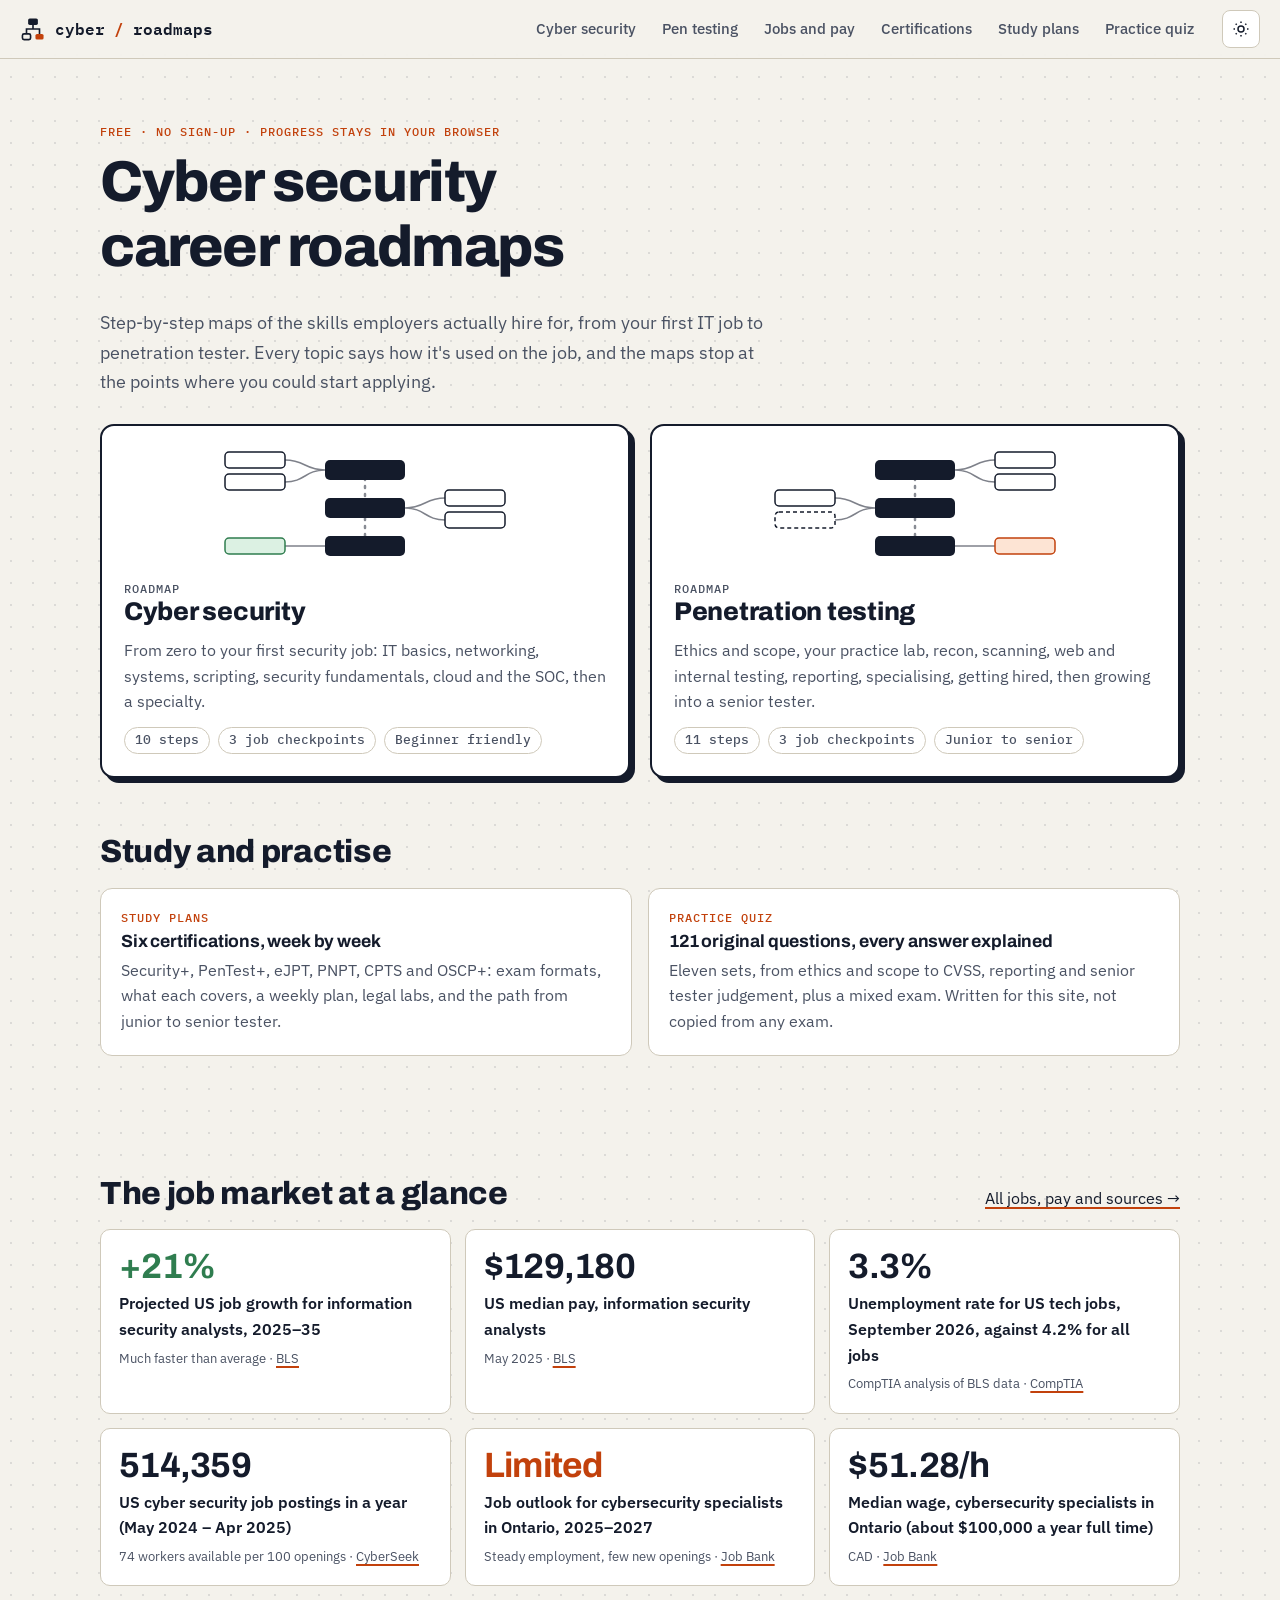
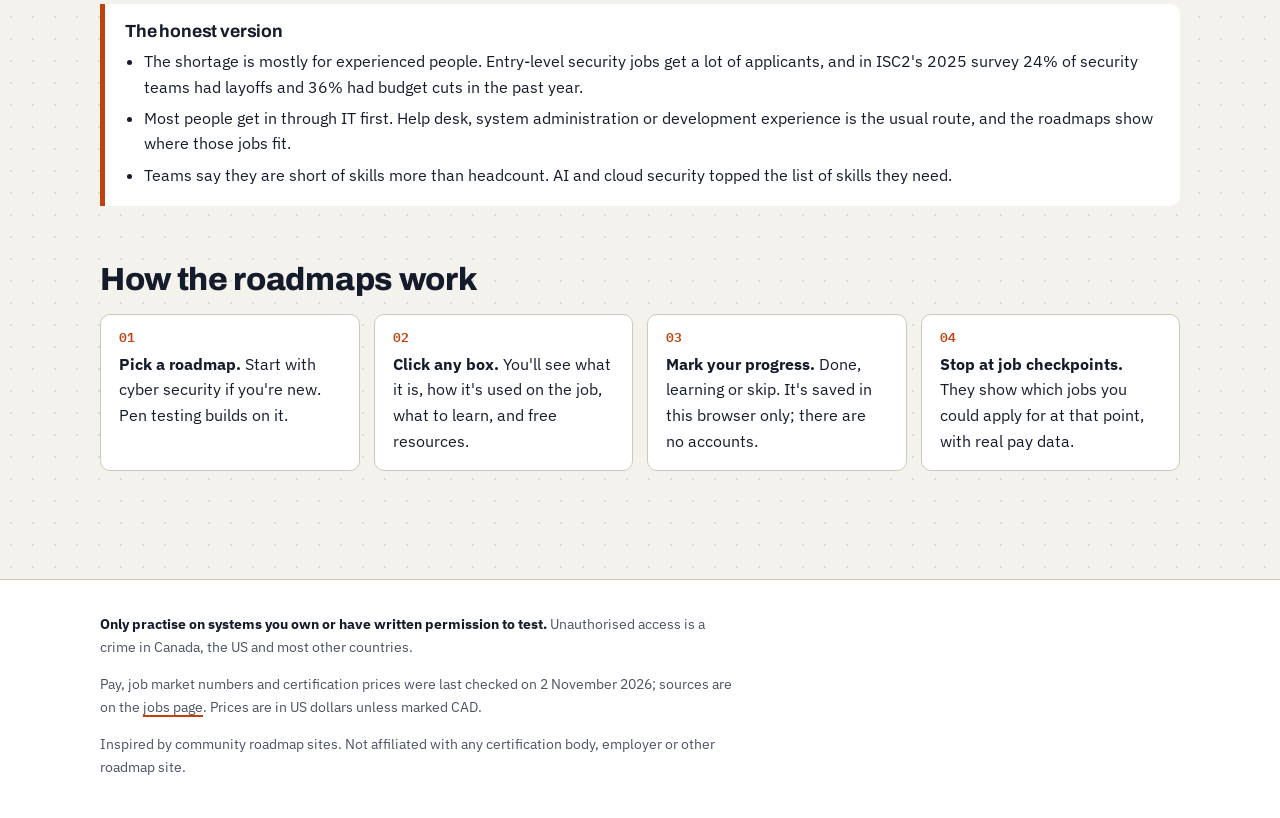
==== commit e27f3b6b: "Add senior pen tester step, study plans and an original practice quiz - Pen testing roadmap: a senio" ====
--- a/index.html
+++ b/index.html
@@ -26,6 +26,8 @@
     <a href="penetration-testing.html">Pen testing</a>
     <a href="jobs.html">Jobs and pay</a>
     <a href="certifications.html">Certifications</a>
+    <a href="study.html">Study plans</a>
+    <a href="practice.html">Practice quiz</a>
   </nav>
   <button type="button" class="theme-toggle" id="theme-toggle" aria-label="Switch theme">
     <svg class="sun" viewBox="0 0 24 24" fill="none" stroke="currentColor" stroke-width="2" aria-hidden="true"><circle cx="12" cy="12" r="4"/><path d="M12 2v2M12 20v2M4.9 4.9l1.4 1.4M17.7 17.7l1.4 1.4M2 12h2M20 12h2M4.9 19.1l1.4-1.4M17.7 6.3l1.4-1.4"/></svg>
@@ -78,8 +80,22 @@
           <p class="kicker">Roadmap</p>
           <h2>Penetration testing</h2>
         </div>
-        <p>Ethics and scope, your practice lab, recon, scanning, web and internal testing, reporting, then specialising and getting hired.</p>
-        <div class="meta"><span>10 steps</span><span>2 job checkpoints</span><span>Needs IT basics first</span></div>
+        <p>Ethics and scope, your practice lab, recon, scanning, web and internal testing, reporting, specialising, getting hired, then growing into a senior tester.</p>
+        <div class="meta"><span>11 steps</span><span>3 job checkpoints</span><span>Junior to senior</span></div>
+      </a>
+    </div>
+
+    <div class="section-head"><h2>Study and practise</h2></div>
+    <div class="split study-links">
+      <a class="panel" href="study.html">
+        <p class="kicker">Study plans</p>
+        <h3>Six certifications, week by week</h3>
+        <p class="muted">Security+, PenTest+, eJPT, PNPT, CPTS and OSCP+: exam formats, what each covers, a weekly plan, legal labs, and the path from junior to senior tester.</p>
+      </a>
+      <a class="panel" href="practice.html">
+        <p class="kicker">Practice quiz</p>
+        <h3>121 original questions, every answer explained</h3>
+        <p class="muted">Eleven sets, from ethics and scope to CVSS, reporting and senior tester judgement, plus a mixed exam. Written for this site, not copied from any exam.</p>
       </a>
     </div>
   </section>
--- a/styles.css
+++ b/styles.css
@@ -470,6 +470,8 @@
 }
 .on-job strong { display: block; font: 600 0.75rem/1.2 var(--font-mono); text-transform: uppercase; letter-spacing: 0.08em; color: var(--accent); margin-bottom: 6px; }
 .on-job p { margin: 0; }
+.on-job.senior-note { margin-top: 10px; background: var(--teal-soft); }
+.on-job.senior-note strong { color: var(--teal); }
 
 .res-list { list-style: none; padding: 0 !important; display: grid; gap: 8px; }
 .res-list li + li { margin-top: 0 !important; }
@@ -609,6 +611,113 @@
 .cert p { margin: 0; font-size: 0.93rem; }
 .cert .more { font-size: 0.88rem; font-weight: 600; }
 
+/* ---------- Study plans page ---------- */
+
+.plan-jump { display: flex; flex-wrap: wrap; gap: 8px; margin: 0 0 8px; }
+.plan-jump a {
+  font: 500 0.85rem/1 var(--font-mono); text-decoration: none;
+  border: 1.5px solid var(--line); background: var(--surface); border-radius: 99px; padding: 8px 12px;
+}
+.plan-jump a:hover { border-color: var(--ink); color: var(--ink); }
+
+.plans { display: grid; gap: 18px; }
+.plan {
+  background: var(--surface); border: 1px solid var(--line); border-radius: 14px;
+  padding: 22px; display: grid; gap: 14px; scroll-margin-top: 90px;
+}
+.plan:target { border-color: var(--accent); box-shadow: 0 0 0 3px var(--accent-soft); }
+.plan > p { margin: 0; }
+.plan-head { display: flex; justify-content: space-between; align-items: start; gap: 16px; flex-wrap: wrap; }
+.plan-head .kicker { margin-bottom: 0.4em; }
+.plan-head h3 { margin: 0; font-size: 1.45rem; }
+.plan-time { margin: 0; font: 700 1.15rem/1.2 var(--font-head); text-align: right; }
+.plan-time small { display: block; font: 400 0.8rem/1.3 var(--font-mono); color: var(--ink-2); }
+.plan-facts {
+  margin: 0; display: grid; grid-template-columns: repeat(auto-fit, minmax(200px, 1fr)); gap: 10px;
+}
+.plan-facts div { background: var(--surface-2); border-radius: 8px; padding: 10px 12px; }
+.plan-facts dt { font: 600 0.72rem/1.2 var(--font-mono); text-transform: uppercase; letter-spacing: 0.06em; color: var(--ink-2); }
+.plan-facts dd { margin: 4px 0 0; font-size: 0.93rem; }
+.weeks { list-style: none; margin: 0; padding: 0; display: grid; gap: 8px; }
+.weeks li { padding: 10px 12px 10px 14px; border-left: 3px solid var(--accent); background: color-mix(in srgb, var(--surface-2) 55%, transparent); border-radius: 0 8px 8px 0; }
+.weeks b { display: inline-block; min-width: 7.5em; font: 600 0.82rem/1.4 var(--font-mono); color: var(--accent); }
+.plan-cols { display: grid; grid-template-columns: repeat(auto-fit, minmax(260px, 1fr)); gap: 16px; }
+.plan h4 { font: 600 0.75rem/1.2 var(--font-mono); text-transform: uppercase; letter-spacing: 0.06em; color: var(--ink-2); margin: 0 0 8px; }
+.plan-cols ul { margin: 0; padding-left: 1.2em; font-size: 0.93rem; }
+.plan-cols ul.chips { padding: 0; list-style: none; display: flex; flex-wrap: wrap; gap: 6px; }
+.plan-cols ul.chips li + li { margin-top: 0; }
+@media (max-width: 600px) {
+  .plan { padding: 16px; }
+  .plan-time { text-align: left; }
+  .weeks b { display: block; min-width: 0; }
+}
+.plan-tip { background: var(--teal-soft); border-radius: 8px; padding: 10px 14px; font-size: 0.93rem; }
+.plan-tip b { color: var(--teal); }
+
+.study-links { margin-bottom: 56px; }
+.study-links .panel { text-decoration: none; color: var(--ink); display: grid; gap: 6px; align-content: start; }
+.study-links .panel:hover { border-color: var(--ink); color: var(--ink); }
+.study-links .panel p { margin: 0; }
+.study-links .panel h3 { margin: 0; }
+
+/* ---------- Practice quiz page ---------- */
+
+.set-grid { display: grid; grid-template-columns: repeat(auto-fill, minmax(250px, 1fr)); gap: 12px; }
+.set-card {
+  display: grid; gap: 6px; align-content: start; text-align: left; cursor: pointer;
+  background: var(--surface); color: var(--ink); border: 1.5px solid var(--line); border-radius: 12px;
+  padding: 16px; font: inherit;
+}
+.set-card:hover { border-color: var(--ink); }
+.set-card.mixed { border: 2px solid var(--ink); box-shadow: 4px 4px 0 var(--ink); }
+.set-card.mixed:hover { box-shadow: 5px 5px 0 var(--accent); }
+.set-card b { font-family: var(--font-head); font-size: 1.05rem; }
+.set-card .set-desc { font-size: 0.9rem; color: var(--ink-2); }
+.set-card .set-meta { display: flex; flex-wrap: wrap; gap: 6px 12px; font: 500 0.78rem/1.3 var(--font-mono); color: var(--ink-2); }
+.set-card .set-best { color: var(--done); }
+
+.quiz {
+  background: var(--surface); border: 1.5px solid var(--ink); border-radius: 14px;
+  padding: 22px; display: grid; gap: 14px; max-width: 820px; margin: 0 auto;
+}
+.quiz-top { display: flex; flex-wrap: wrap; justify-content: space-between; align-items: center; gap: 8px 16px; }
+.quiz-top .kicker { margin: 0; }
+.quiz-count { font: 500 0.85rem/1 var(--font-mono); color: var(--ink-2); margin: 0; }
+.quiz-bar { height: 6px; border-radius: 99px; background: var(--surface-2); overflow: hidden; }
+.quiz-bar span { display: block; height: 100%; width: 0; background: var(--accent); transition: width 0.2s ease; }
+.quiz h2 { font-size: clamp(1.15rem, 2.4vw, 1.4rem); line-height: 1.3; margin: 0; }
+.quiz h2:focus, #pick-title:focus { outline: none; }
+.options { list-style: none; margin: 0; padding: 0; display: grid; gap: 8px; }
+.option {
+  width: 100%; display: flex; gap: 12px; align-items: start; text-align: left; cursor: pointer;
+  background: var(--bg); color: var(--ink); border: 1.5px solid var(--line); border-radius: 10px;
+  padding: 12px 14px; font: 400 0.98rem/1.45 var(--font-body);
+}
+.option:hover:not(:disabled) { border-color: var(--ink); }
+.option:disabled { cursor: default; }
+.option .key {
+  flex: none; width: 1.7em; height: 1.7em; display: grid; place-items: center; border-radius: 6px;
+  border: 1.5px solid var(--line); font: 600 0.8rem/1 var(--font-mono); color: var(--ink-2);
+}
+.option.right { border-color: var(--done); background: var(--done-soft); }
+.option.right .key { border-color: var(--done); background: var(--done); color: var(--surface); }
+.option.wrong { border-color: var(--accent); background: var(--accent-soft); }
+.option.wrong .key { border-color: var(--accent); background: var(--accent); color: var(--surface); }
+.option.dim { opacity: 0.6; }
+.feedback { border-radius: 10px; padding: 14px 16px; background: var(--surface-2); }
+.feedback strong { display: block; font: 600 0.78rem/1.2 var(--font-mono); text-transform: uppercase; letter-spacing: 0.08em; margin-bottom: 6px; }
+.feedback.good strong { color: var(--done); }
+.feedback.bad strong { color: var(--accent); }
+.feedback p { margin: 0; }
+.quiz-actions { display: flex; flex-wrap: wrap; gap: 10px; justify-content: space-between; align-items: center; }
+.quiz-hint { font-size: 0.82rem; color: var(--ink-2); margin: 0; }
+.result-score { font: 800 clamp(2.4rem, 6vw, 3.4rem)/1 var(--font-head); margin: 0; }
+.review { list-style: none; margin: 0; padding: 0; display: grid; gap: 10px; }
+.review li { border: 1px solid var(--line); border-radius: 10px; padding: 12px 14px; background: var(--bg); }
+.review b { display: block; margin-bottom: 4px; }
+.review p { margin: 4px 0 0; font-size: 0.92rem; }
+.review .ans { color: var(--done); font-weight: 600; }
+
 /* ---------- Misc ---------- */
 
 .callout-legal {
@@ -621,9 +730,13 @@
 
 noscript p { background: var(--surface); border: 1px solid var(--line); padding: 16px; border-radius: var(--radius); }
 
+/* Below this width the nav can't share a row with the brand and theme button. */
+@media (max-width: 900px) {
+  .site-nav { order: 3; width: 100%; }
+}
+
 @media (max-width: 600px) {
   .site-head { padding: 10px 16px; gap: 10px; }
-  .site-nav { order: 3; width: 100%; }
   .site-nav a { padding: 5px 8px; font-size: 0.88rem; }
   .wrap { padding: 0 16px; }
   .hero { padding-top: 40px; }
